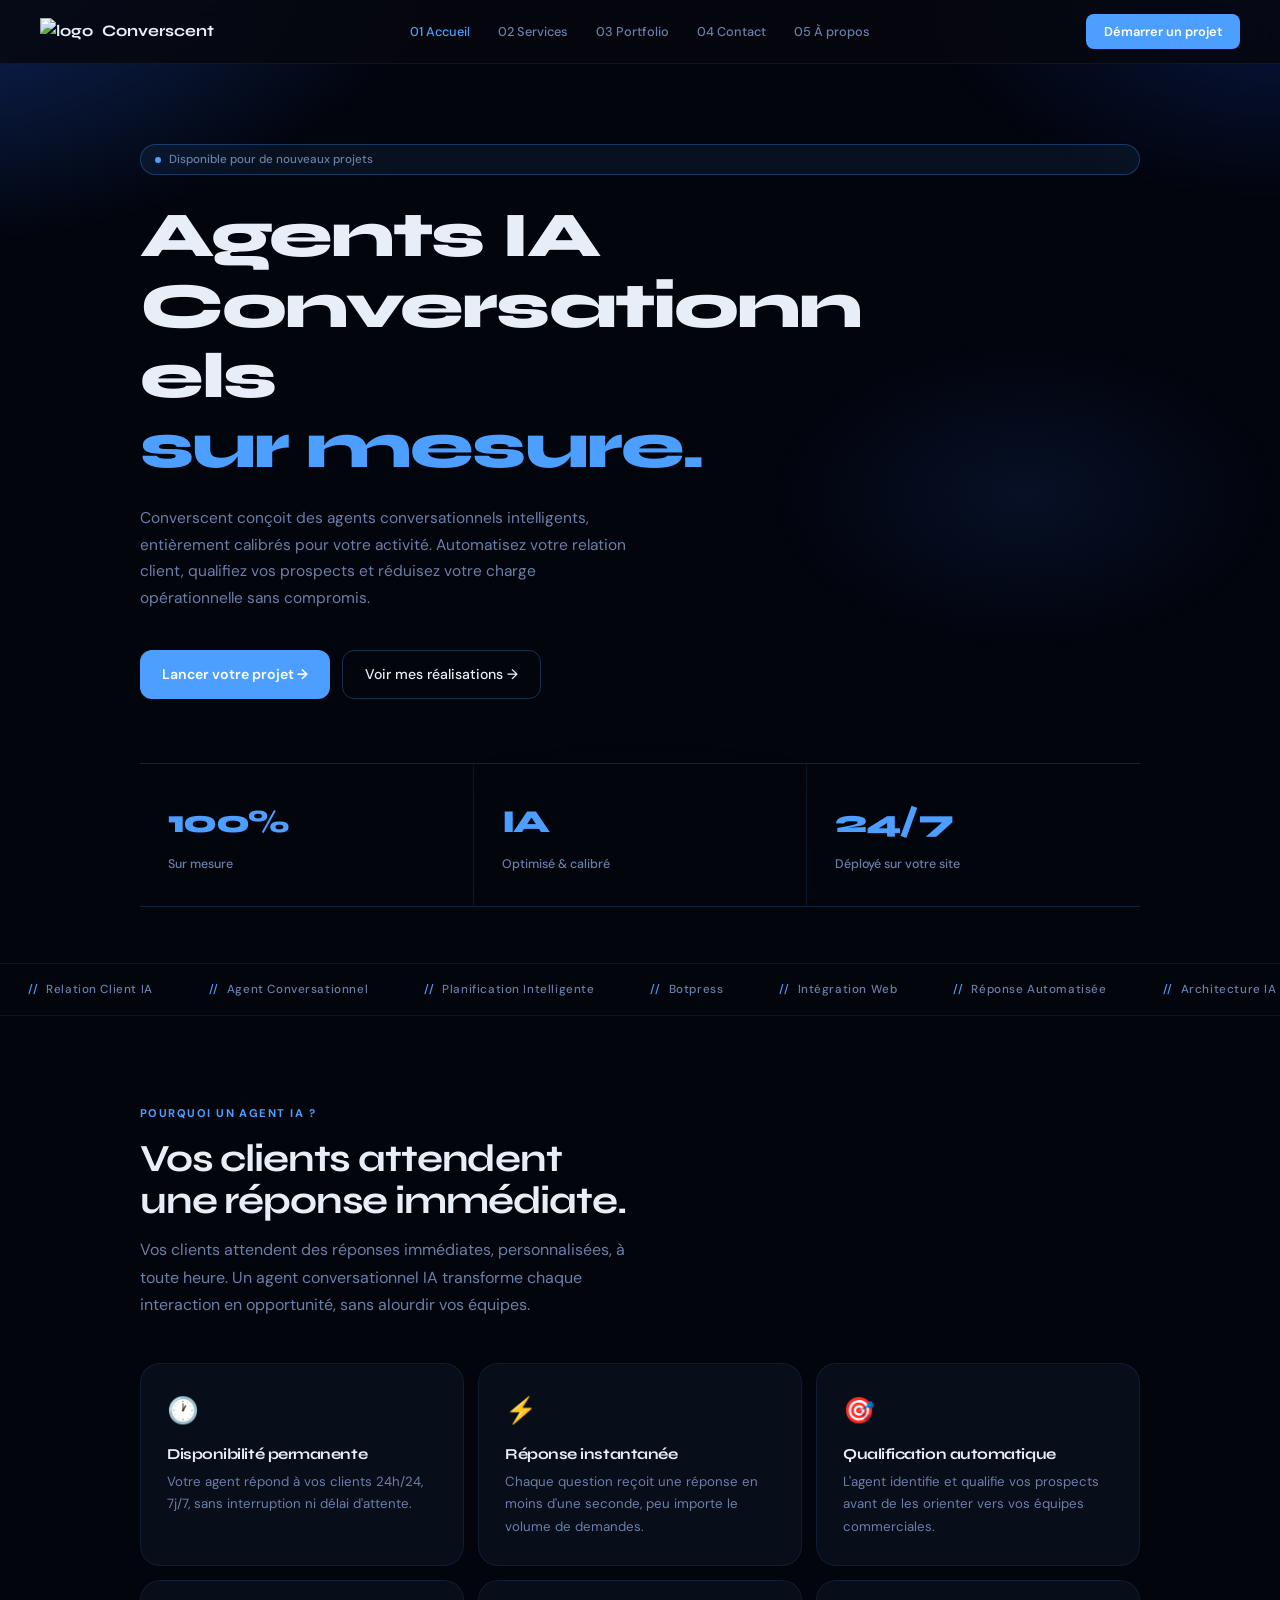
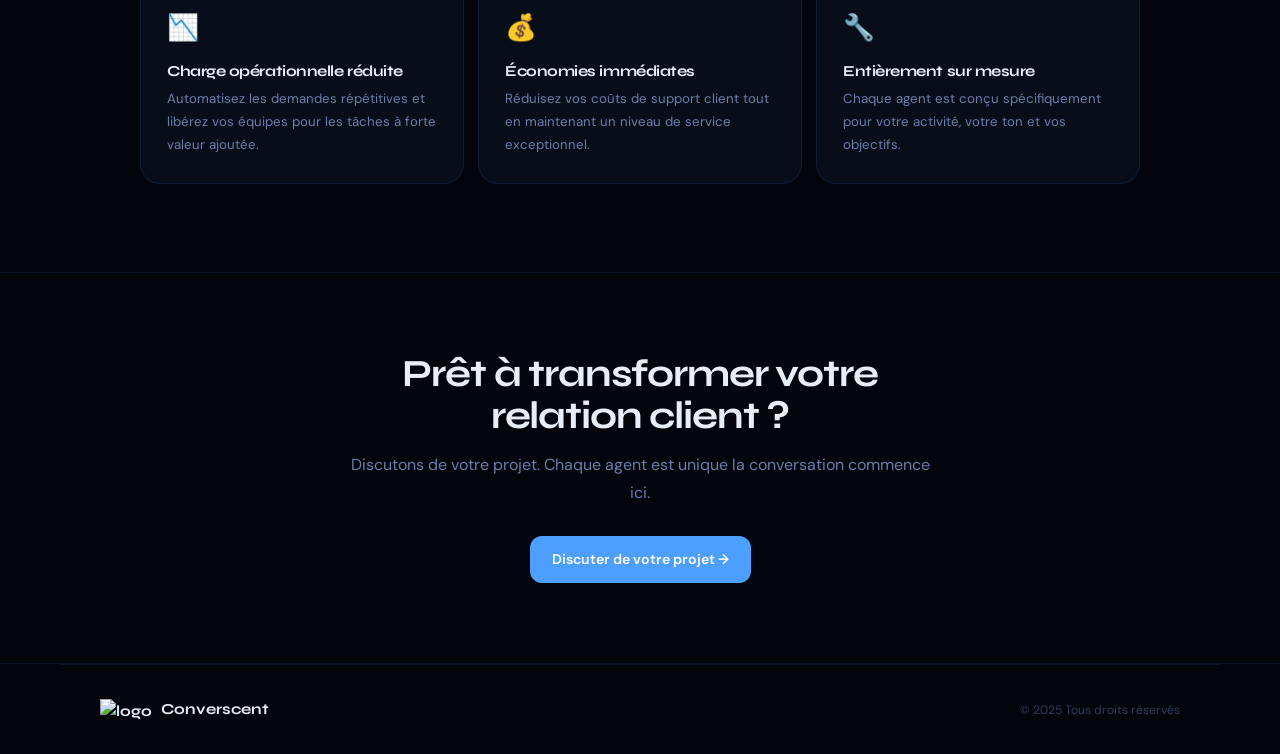
==== index.html @ 5d740906 "Add files via upload" ====
<!DOCTYPE html>
<html lang="fr">
<head>
<meta charset="UTF-8"/>
<meta name="viewport" content="width=device-width,initial-scale=1"/>
<title>Converscent Agents Conversationnels IA sur mesure</title>
<meta name="description" content="Converscent conçoit des agents conversationnels intelligents, entièrement calibrés pour votre activité."/>
<link rel="stylesheet" href="style.css"/>
<style>
/* Hero */
.hero { min-height: calc(100vh - 64px); display: flex; flex-direction: column; justify-content: center; padding: 80px 40px 56px; max-width: 1080px; margin: 0 auto; }
.hero h1 { max-width: 760px; margin-bottom: 22px; }
.hero h1 em { font-style: normal; color: var(--accent); }
.hero-desc { max-width: 500px; font-size: 0.97rem; margin-bottom: 38px; }
.hero-btns { display: flex; gap: 12px; flex-wrap: wrap; }

/* Stats bar */
.stats { display: grid; grid-template-columns: repeat(3,1fr); gap: 1px; background: var(--border); border-top: 1px solid var(--border); border-bottom: 1px solid var(--border); margin-top: 64px; }
.stat { background: var(--bg); padding: 32px 28px; }
.stat-val { font-family: 'Syne', sans-serif; font-size: 2rem; font-weight: 800; color: var(--accent); letter-spacing: -0.05em; margin-bottom: 5px; }
.stat-label { font-size: 0.78rem; color: var(--muted); font-weight: 500; }

/* Why grid */
.why-grid { display: grid; grid-template-columns: repeat(3,1fr); gap: 14px; margin-top: 44px; }
.why-card { background: var(--bg2); border: 1px solid var(--border); border-radius: var(--r-lg); padding: 26px; transition: border-color var(--ease), transform var(--ease); }
.why-card:hover { border-color: var(--border-h); transform: translateY(-3px); }
.why-icon { font-size: 1.6rem; margin-bottom: 14px; display: block; }
.why-card h3 { font-size: 0.95rem; margin-bottom: 8px; }
.why-card p { font-size: 0.83rem; }

/* CTA band */
.cta-band { text-align: center; padding: 80px 20px; max-width: 640px; margin: 0 auto; }
.cta-band h2 { margin-bottom: 14px; }
.cta-band p { margin-bottom: 30px; }

@media(max-width:768px){
  .hero{padding:60px 20px 40px;}
  .hero h1 { font-size: clamp(1.7rem, 8.5vw, 3rem); }
  .stats{grid-template-columns:1fr;}
  .why-grid{grid-template-columns:1fr;}
}
</style>
</head>
<body>

<!-- NAV -->
<nav>
  <a class="nav-logo" href="index.html">
    <img src="https://raw.githubusercontent.com/Converscent/Web-Converscent/b6fc28cf5197c8061b6f993aaf96fda9af512398/Logo_Converscent.png" alt="logo"/>
    Converscent
  </a>
  <ul class="nav-links">
    <li><a href="index.html"    data-p="index.html">01 Accueil</a></li>
    <li><a href="services.html" data-p="services.html">02 Services</a></li>
    <li><a href="portfolio.html" data-p="portfolio.html">03 Portfolio</a></li>
    <li><a href="contact.html"  data-p="contact.html">04 Contact</a></li>
    <li><a href="a-propos.html" data-p="a-propos.html">05 À propos</a></li>
  </ul>
  <div class="nav-cta-wrap"><a href="contact.html" class="btn-nav">Démarrer un projet</a></div>
  <button class="hamburger" aria-label="Menu"><span></span><span></span><span></span></button>
</nav>

<main>

<!-- HERO -->
<div class="hero">
  <div class="badge"><span class="dot"></span>Disponible pour de nouveaux projets</div>
  <h1>Agents IA Conversationnels<br><em>sur mesure.</em></h1>
  <p class="hero-desc">Converscent conçoit des agents conversationnels intelligents, entièrement calibrés pour votre activité. Automatisez votre relation client, qualifiez vos prospects et réduisez votre charge opérationnelle sans compromis.</p>
  <div class="hero-btns">
    <a href="contact.html"   class="btn btn-primary">Lancer votre projet →</a>
    <a href="portfolio.html" class="btn btn-ghost">Voir mes réalisations →</a>
  </div>
  <div class="stats">
    <div class="stat"><div class="stat-val">100%</div><div class="stat-label">Sur mesure</div></div>
    <div class="stat"><div class="stat-val">IA</div><div class="stat-label">Optimisé &amp; calibré</div></div>
    <div class="stat"><div class="stat-val">24/7</div><div class="stat-label">Déployé sur votre site</div></div>
  </div>
</div>

<!-- TICKER -->
<div class="ticker-wrap">
  <div class="ticker-track">
    <span class="ticker-item">Relation Client IA</span><span class="ticker-item">Agent Conversationnel</span><span class="ticker-item">Planification Intelligente</span><span class="ticker-item">Botpress</span><span class="ticker-item">Intégration Web</span><span class="ticker-item">Réponse Automatisée</span><span class="ticker-item">Architecture IA</span><span class="ticker-item">Expérience Client</span>
    <span class="ticker-item">Relation Client IA</span><span class="ticker-item">Agent Conversationnel</span><span class="ticker-item">Planification Intelligente</span><span class="ticker-item">Botpress</span><span class="ticker-item">Intégration Web</span><span class="ticker-item">Réponse Automatisée</span><span class="ticker-item">Architecture IA</span><span class="ticker-item">Expérience Client</span>
  </div>
</div>

<!-- WHY -->
<section class="section">
  <p class="label">Pourquoi un agent IA ?</p>
  <h2>Vos clients attendent<br>une réponse immédiate.</h2>
  <p style="max-width:500px;margin-top:14px;">Vos clients attendent des réponses immédiates, personnalisées, à toute heure. Un agent conversationnel IA transforme chaque interaction en opportunité, sans alourdir vos équipes.</p>
  <div class="why-grid">
    <div class="why-card"><span class="why-icon">🕐</span><h3>Disponibilité permanente</h3><p>Votre agent répond à vos clients 24h/24, 7j/7, sans interruption ni délai d'attente.</p></div>
    <div class="why-card"><span class="why-icon">⚡</span><h3>Réponse instantanée</h3><p>Chaque question reçoit une réponse en moins d'une seconde, peu importe le volume de demandes.</p></div>
    <div class="why-card"><span class="why-icon">🎯</span><h3>Qualification automatique</h3><p>L'agent identifie et qualifie vos prospects avant de les orienter vers vos équipes commerciales.</p></div>
    <div class="why-card"><span class="why-icon">📉</span><h3>Charge opérationnelle réduite</h3><p>Automatisez les demandes répétitives et libérez vos équipes pour les tâches à forte valeur ajoutée.</p></div>
    <div class="why-card"><span class="why-icon">💰</span><h3>Économies immédiates</h3><p>Réduisez vos coûts de support client tout en maintenant un niveau de service exceptionnel.</p></div>
    <div class="why-card"><span class="why-icon">🔧</span><h3>Entièrement sur mesure</h3><p>Chaque agent est conçu spécifiquement pour votre activité, votre ton et vos objectifs.</p></div>
  </div>
</section>

<hr/>

<!-- CTA -->
<div class="cta-band">
  <h2>Prêt à transformer votre relation client ?</h2>
  <p>Discutons de votre projet. Chaque agent est unique la conversation commence ici.</p>
  <a href="contact.html" class="btn btn-primary">Discuter de votre projet →</a>
</div>

</main>

<hr/>
<footer class="footer">
  <a class="footer-logo" href="index.html">
    <img src="https://raw.githubusercontent.com/Converscent/Web-Converscent/b6fc28cf5197c8061b6f993aaf96fda9af512398/Logo_Converscent.png" alt="logo"/>
    Converscent
  </a>
  <span class="footer-copy">© 2025 Tous droits réservés</span>
</footer>

<script src="nav.js"></script>
</body>
</html>
---- style.css ----
/* ============================================================
   CONVERSCENT — GLOBAL STYLES
   ============================================================ */

@import url('https://fonts.googleapis.com/css2?family=Syne:wght@400;500;600;700;800&family=DM+Sans:ital,opsz,wght@0,9..40,300;0,9..40,400;0,9..40,500;1,9..40,300&display=swap');

/* ---- Variables ---- */
:root {
  --bg:          #03050d;
  --bg2:         #080d1a;
  --bg3:         #0d1425;
  --border:      rgba(77,159,255,0.1);
  --border-h:    rgba(77,159,255,0.28);
  --text:        #e8eef8;
  --muted:       #6a7fa8;
  --dim:         #2e3d55;
  --accent:      #4d9fff;
  --accent-bg:   rgba(77,159,255,0.08);
  --accent-br:   rgba(77,159,255,0.25);
  --r:           12px;
  --r-lg:        20px;
  --ease:        0.22s cubic-bezier(.4,0,.2,1);
}

*, *::before, *::after { box-sizing: border-box; margin: 0; padding: 0; }
html { scroll-behavior: smooth; overflow-x: hidden; }

body {
  font-family: 'DM Sans', sans-serif;
  background: var(--bg);
  color: var(--text);
  line-height: 1.65;
  min-height: 100vh;
  overflow-x: hidden;
  -webkit-font-smoothing: antialiased;
}

/* Dégradé bleu profond — lumières ambiantes fixes */
body::before {
  content: '';
  position: fixed;
  inset: 0;
  z-index: 0;
  pointer-events: none;
  background:
    radial-gradient(ellipse 80% 60% at -10% -5%,  rgba(30, 90, 220, 0.45) 0%, transparent 55%),
    radial-gradient(ellipse 55% 45% at 100% 0%,   rgba(20, 60, 180, 0.30) 0%, transparent 50%),
    radial-gradient(ellipse 70% 50% at 50%  110%,  rgba(10, 40, 160, 0.25) 0%, transparent 55%),
    radial-gradient(ellipse 40% 35% at 80%  55%,   rgba(40, 100, 230, 0.12) 0%, transparent 50%);
}

/* Tout le contenu au-dessus du dégradé */
nav, main, .footer, footer { position: relative; z-index: 1; }

/* ---- Typography ---- */
h1, h2, h3, h4 {
  font-family: 'Syne', sans-serif;
  letter-spacing: -0.03em;
  line-height: 1.1;
}
h1 { font-size: clamp(2.2rem, 5vw, 4rem); font-weight: 800; overflow-wrap: break-word; }
h2 { font-size: clamp(1.7rem, 3vw, 2.5rem); font-weight: 700; }
h3 { font-size: 1.05rem; font-weight: 700; }
h4 { font-size: 0.82rem; font-weight: 700; letter-spacing: 0.04em; text-transform: uppercase; }
p  { color: var(--muted); line-height: 1.72; }
a  { color: inherit; }

/* ---- Navbar ---- */
nav {
  position: fixed;
  inset: 0 0 auto 0;
  z-index: 200;
  height: 64px;
  display: grid;
  grid-template-columns: 1fr auto 1fr;
  align-items: center;
  padding: 0 40px;
  background: rgba(6,8,15,0.85);
  backdrop-filter: blur(20px);
  border-bottom: 1px solid var(--border);
}

.nav-logo {
  display: flex;
  align-items: center;
  gap: 9px;
  text-decoration: none;
  color: var(--text);
  font-family: 'Syne', sans-serif;
  font-weight: 700;
  font-size: 1rem;
  justify-self: start;
}
.nav-logo img { height: 26px; }

/* Liens centrés dans la colonne du milieu */
.nav-links {
  display: flex;
  align-items: center;
  justify-content: center;
  gap: 2px;
  list-style: none;
}

.nav-links a {
  text-decoration: none;
  color: var(--muted);
  font-size: 0.8rem;
  font-weight: 500;
  padding: 6px 13px;
  border-radius: 8px;
  transition: color var(--ease), background var(--ease);
}
.nav-links a:hover  { color: var(--text); background: rgba(77,159,255,0.08); }
.nav-links a.active { color: var(--accent); }

/* Bouton CTA collé à droite */
.nav-cta-wrap {
  display: flex;
  justify-content: flex-end;
  justify-self: end;
}

.btn-nav {
  background: var(--accent) !important;
  color: #ffffff !important;
  font-weight: 600 !important;
  padding: 7px 18px !important;
  border-radius: 8px !important;
  text-decoration: none !important;
  font-size: 0.8rem !important;
  white-space: nowrap;
  transition: background var(--ease) !important;
}
.btn-nav:hover { background: #2e87f0 !important; }

.hamburger {
  display: none;
  flex-direction: column;
  gap: 5px;
  background: none;
  border: none;
  cursor: pointer;
  padding: 4px;
}
.hamburger span { display: block; width: 21px; height: 2px; background: var(--text); border-radius: 2px; transition: var(--ease); }

/* ---- Layout ---- */
main { padding-top: 64px; }
.wrap { max-width: 1080px; margin: 0 auto; padding: 0 40px; }
.section { padding: 88px 40px; max-width: 1080px; margin: 0 auto; }

/* ---- Divider ---- */
hr { border: none; border-top: 1px solid var(--border); }

/* ---- Badge ---- */
.badge {
  display: inline-flex;
  align-items: center;
  gap: 8px;
  padding: 5px 14px;
  border: 1px solid var(--border-h);
  border-radius: 100px;
  font-size: 0.73rem;
  color: var(--muted);
  font-weight: 500;
  margin-bottom: 26px;
  background: var(--accent-bg);
}
.dot {
  width: 6px; height: 6px;
  border-radius: 50%;
  background: var(--accent);
  animation: blink 2s infinite;
}
@keyframes blink { 0%,100%{opacity:1} 50%{opacity:.3} }

/* ---- Section label ---- */
.label {
  font-size: 0.7rem;
  font-weight: 700;
  letter-spacing: 0.13em;
  text-transform: uppercase;
  color: var(--accent);
  margin-bottom: 14px;
}

/* ---- Buttons ---- */
.btn {
  display: inline-flex;
  align-items: center;
  gap: 7px;
  padding: 12px 22px;
  border-radius: var(--r);
  font-family: 'DM Sans', sans-serif;
  font-size: 0.88rem;
  font-weight: 500;
  text-decoration: none;
  border: none;
  cursor: pointer;
  transition: all var(--ease);
}
.btn-primary { background: var(--accent); color: #ffffff; font-weight: 600; }
.btn-primary:hover { background: #2e87f0; transform: translateY(-1px); }
.btn-ghost  { background: transparent; color: var(--text); border: 1px solid var(--border-h); }
.btn-ghost:hover  { background: var(--accent-bg); border-color: rgba(77,159,255,.35); }

/* ---- Cards ---- */
.card {
  background: var(--bg2);
  border: 1px solid var(--border);
  border-radius: var(--r-lg);
  padding: 28px;
  transition: border-color var(--ease), transform var(--ease);
}
.card:hover { border-color: var(--border-h); transform: translateY(-2px); }

/* ---- Ticker ---- */
.ticker-wrap { overflow: hidden; border-top: 1px solid var(--border); border-bottom: 1px solid var(--border); padding: 16px 0; }
.ticker-track { display: flex; width: max-content; animation: tick 32s linear infinite; }
.ticker-track:hover { animation-play-state: paused; }
.ticker-item { white-space: nowrap; padding: 0 28px; font-size: 0.73rem; font-weight: 500; letter-spacing: 0.05em; color: var(--muted); }
.ticker-item::before { content: '//'; color: var(--accent); margin-right: 8px; }
@keyframes tick { from{transform:translateX(0)} to{transform:translateX(-50%)} }

/* ---- Pricing ---- */
.pricing-grid { display: grid; grid-template-columns: 1fr 1fr; gap: 20px; margin-top: 40px; }

.pricing-card {
  background: var(--bg2);
  border: 1px solid var(--border);
  border-radius: var(--r-lg);
  padding: 36px;
  position: relative;
}
.pricing-card.hot { border-color: var(--accent); }

.hot-badge {
  position: absolute;
  top: -12px; left: 50%;
  transform: translateX(-50%);
  background: var(--accent);
  color: #ffffff;
  font-size: 0.68rem;
  font-weight: 700;
  letter-spacing: 0.08em;
  text-transform: uppercase;
  padding: 4px 16px;
  border-radius: 100px;
  white-space: nowrap;
}

.p-icon { font-size: 1.8rem; margin-bottom: 14px; display: block; }
.p-name { font-family: 'Syne', sans-serif; font-size: 1.05rem; font-weight: 700; margin-bottom: 3px; }
.p-sub  { font-size: 0.76rem; color: var(--muted); margin-bottom: 18px; }
.p-price { font-family: 'Syne', sans-serif; font-size: 2.3rem; font-weight: 800; letter-spacing: -0.04em; margin-bottom: 4px; }
.p-price small { font-size: 1rem; color: var(--muted); font-weight: 400; }
.p-freq { font-size: 0.76rem; color: var(--muted); margin-bottom: 26px; }
.p-note { font-size: 0.71rem; color: var(--dim); margin: -12px 0 18px; }

.p-list { list-style: none; display: flex; flex-direction: column; gap: 9px; margin-bottom: 26px; }
.p-list li { font-size: 0.83rem; display: flex; align-items: center; gap: 8px; color: var(--text); }
.p-list li::before { content: '✓'; color: var(--accent); font-weight: 700; flex-shrink: 0; }
.p-list li.no { color: var(--dim); }
.p-list li.no::before { content: '✗'; color: var(--dim); }

/* ---- Method steps ---- */
.steps { border: 1px solid var(--border); border-radius: var(--r-lg); overflow: hidden; margin-top: 40px; }
.step { display: grid; grid-template-columns: 72px 1fr; border-bottom: 1px solid var(--border); }
.step:last-child { border-bottom: none; }
.step-n { background: var(--bg3); border-right: 1px solid var(--border); display: flex; align-items: center; justify-content: center; font-family: 'Syne', sans-serif; font-size: 0.7rem; font-weight: 700; color: var(--dim); letter-spacing: .04em; }
.step-body { padding: 26px 30px; }
.step-body h3 { margin-bottom: 7px; font-size: 0.95rem; }
.step-body p { font-size: 0.83rem; }

/* ---- Form ---- */
.form-wrap { background: var(--bg2); border: 1px solid var(--border); border-radius: var(--r-lg); padding: 40px; margin-top: 36px; }
.form-group { display: flex; flex-direction: column; gap: 6px; margin-bottom: 16px; }
label { font-size: 0.78rem; font-weight: 500; color: var(--muted); }
input, select, textarea {
  background: var(--bg3);
  border: 1px solid var(--border);
  border-radius: var(--r);
  color: var(--text);
  font-family: 'DM Sans', sans-serif;
  font-size: 0.88rem;
  padding: 11px 15px;
  outline: none;
  width: 100%;
  transition: border-color var(--ease);
}
input:focus, select:focus, textarea:focus { border-color: var(--accent); }
select option { background: var(--bg3); }
textarea { resize: vertical; min-height: 120px; }
.form-note { font-size: 0.75rem; color: var(--dim); margin-top: 10px; }

/* ---- Footer ---- */
.footer {
  border-top: 1px solid var(--border);
  display: flex;
  align-items: center;
  justify-content: space-between;
  flex-wrap: wrap;
  gap: 14px;
  padding: 32px 40px;
  max-width: 1160px;
  margin: 0 auto;
}
.footer-logo { display: flex; align-items: center; gap: 9px; text-decoration: none; color: var(--text); font-family: 'Syne', sans-serif; font-weight: 700; font-size: 0.95rem; }
.footer-logo img { height: 22px; }
.footer-copy { font-size: 0.76rem; color: var(--dim); }

/* ---- Responsive ---- */
@media (max-width: 768px) {
  nav {
    grid-template-columns: 1fr auto;
    padding: 0 20px;
  }
  .nav-links {
    display: none;
    flex-direction: column;
    position: absolute;
    top: 64px; left: 0; right: 0;
    background: rgba(6,8,15,0.97);
    border-bottom: 1px solid var(--border);
    padding: 14px 20px;
    gap: 2px;
  }
  .nav-links.open { display: flex; }
  .nav-cta-wrap { display: none; }
  .hamburger { display: flex; }
  .section { padding: 64px 20px; }
  .wrap { padding: 0 20px; }
  .pricing-grid { grid-template-columns: 1fr; }
  .footer { padding: 28px 20px; flex-direction: column; align-items: flex-start; }
}
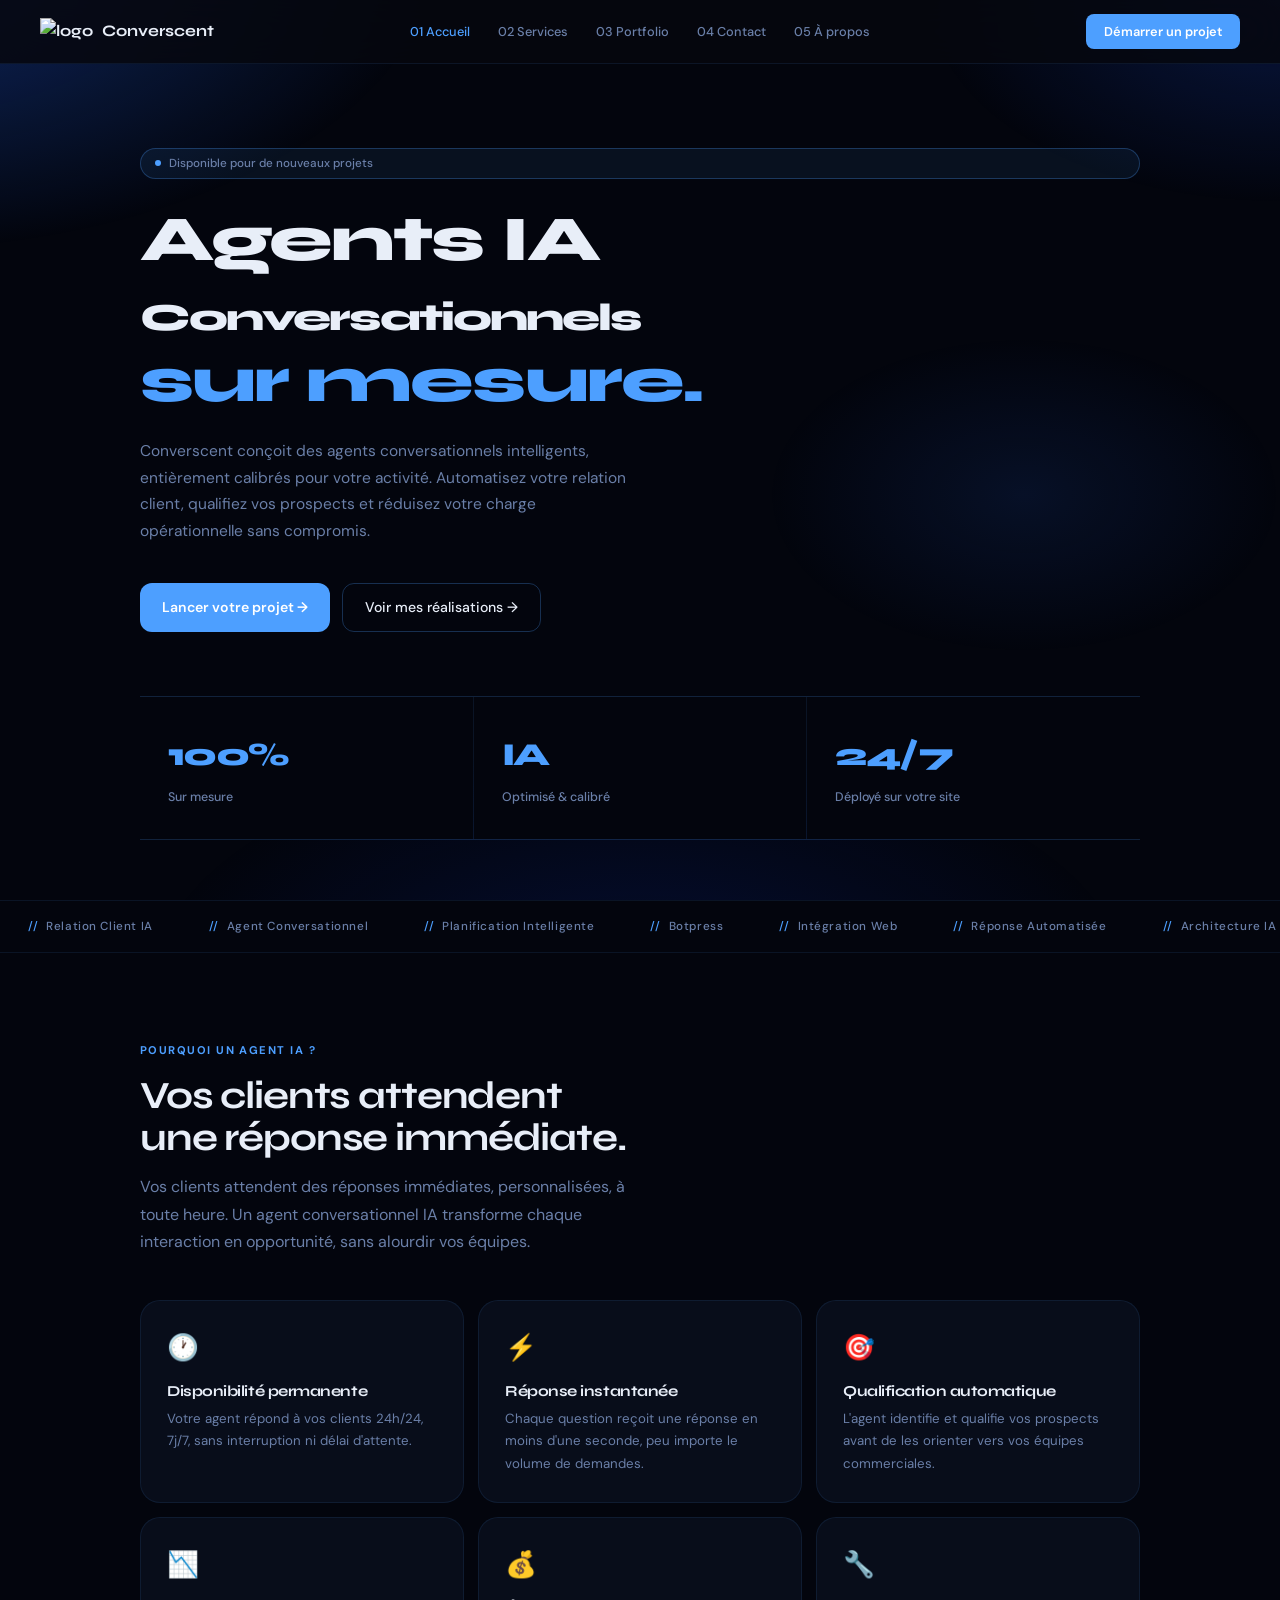
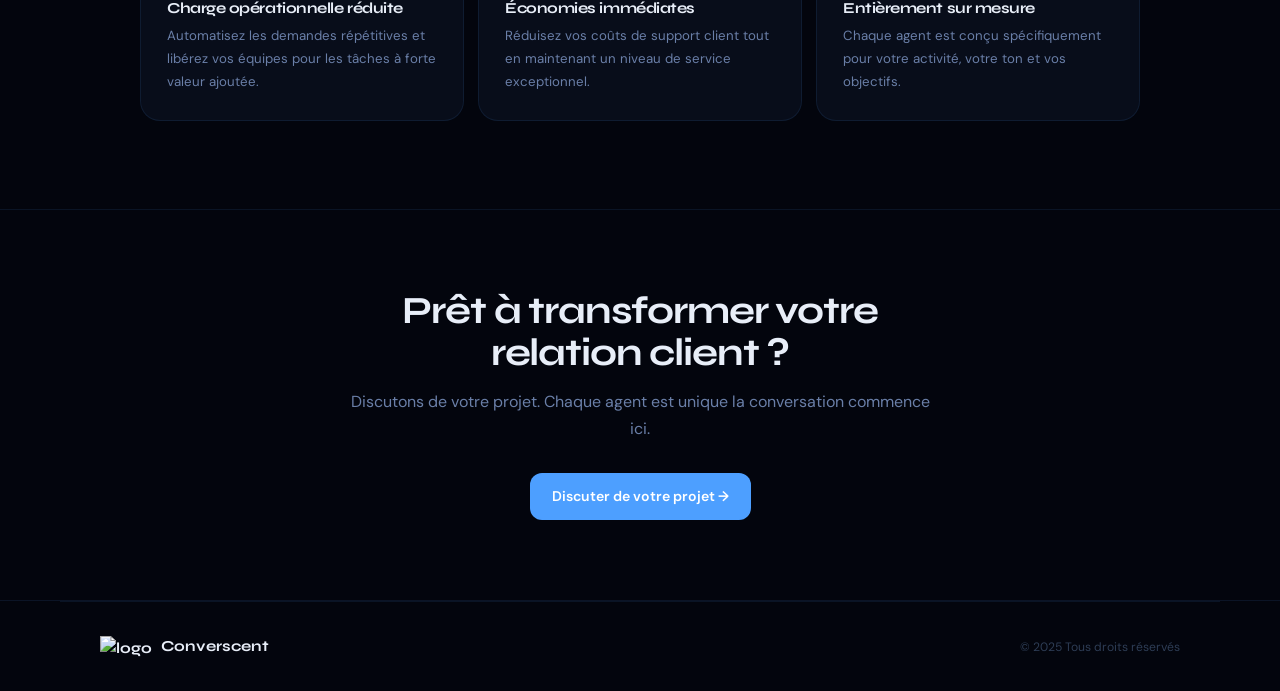
==== commit 60da9561: "Add files via upload" ====
--- a/index.html
+++ b/index.html
@@ -11,6 +11,7 @@
 .hero { min-height: calc(100vh - 64px); display: flex; flex-direction: column; justify-content: center; padding: 80px 40px 56px; max-width: 1080px; margin: 0 auto; }
 .hero h1 { max-width: 760px; margin-bottom: 22px; }
 .hero h1 em { font-style: normal; color: var(--accent); }
+.hero h1 .word-fit { font-size: 0.6em; }
 .hero-desc { max-width: 500px; font-size: 0.97rem; margin-bottom: 38px; }
 .hero-btns { display: flex; gap: 12px; flex-wrap: wrap; }
 
@@ -35,7 +36,6 @@
 
 @media(max-width:768px){
   .hero{padding:60px 20px 40px;}
-  .hero h1 { font-size: clamp(1.7rem, 8.5vw, 3rem); }
   .stats{grid-template-columns:1fr;}
   .why-grid{grid-template-columns:1fr;}
 }
@@ -65,7 +65,7 @@
 <!-- HERO -->
 <div class="hero">
   <div class="badge"><span class="dot"></span>Disponible pour de nouveaux projets</div>
-  <h1>Agents IA Conversationnels<br><em>sur mesure.</em></h1>
+  <h1>Agents IA <span class="word-fit">Conversationnels</span><br><em>sur mesure.</em></h1>
   <p class="hero-desc">Converscent conçoit des agents conversationnels intelligents, entièrement calibrés pour votre activité. Automatisez votre relation client, qualifiez vos prospects et réduisez votre charge opérationnelle sans compromis.</p>
   <div class="hero-btns">
     <a href="contact.html"   class="btn btn-primary">Lancer votre projet →</a>
--- a/style.css
+++ b/style.css
@@ -58,7 +58,7 @@
   letter-spacing: -0.03em;
   line-height: 1.1;
 }
-h1 { font-size: clamp(2.2rem, 5vw, 4rem); font-weight: 800; overflow-wrap: break-word; }
+h1 { font-size: clamp(2.2rem, 5vw, 4rem); font-weight: 800; }
 h2 { font-size: clamp(1.7rem, 3vw, 2.5rem); font-weight: 700; }
 h3 { font-size: 1.05rem; font-weight: 700; }
 h4 { font-size: 0.82rem; font-weight: 700; letter-spacing: 0.04em; text-transform: uppercase; }
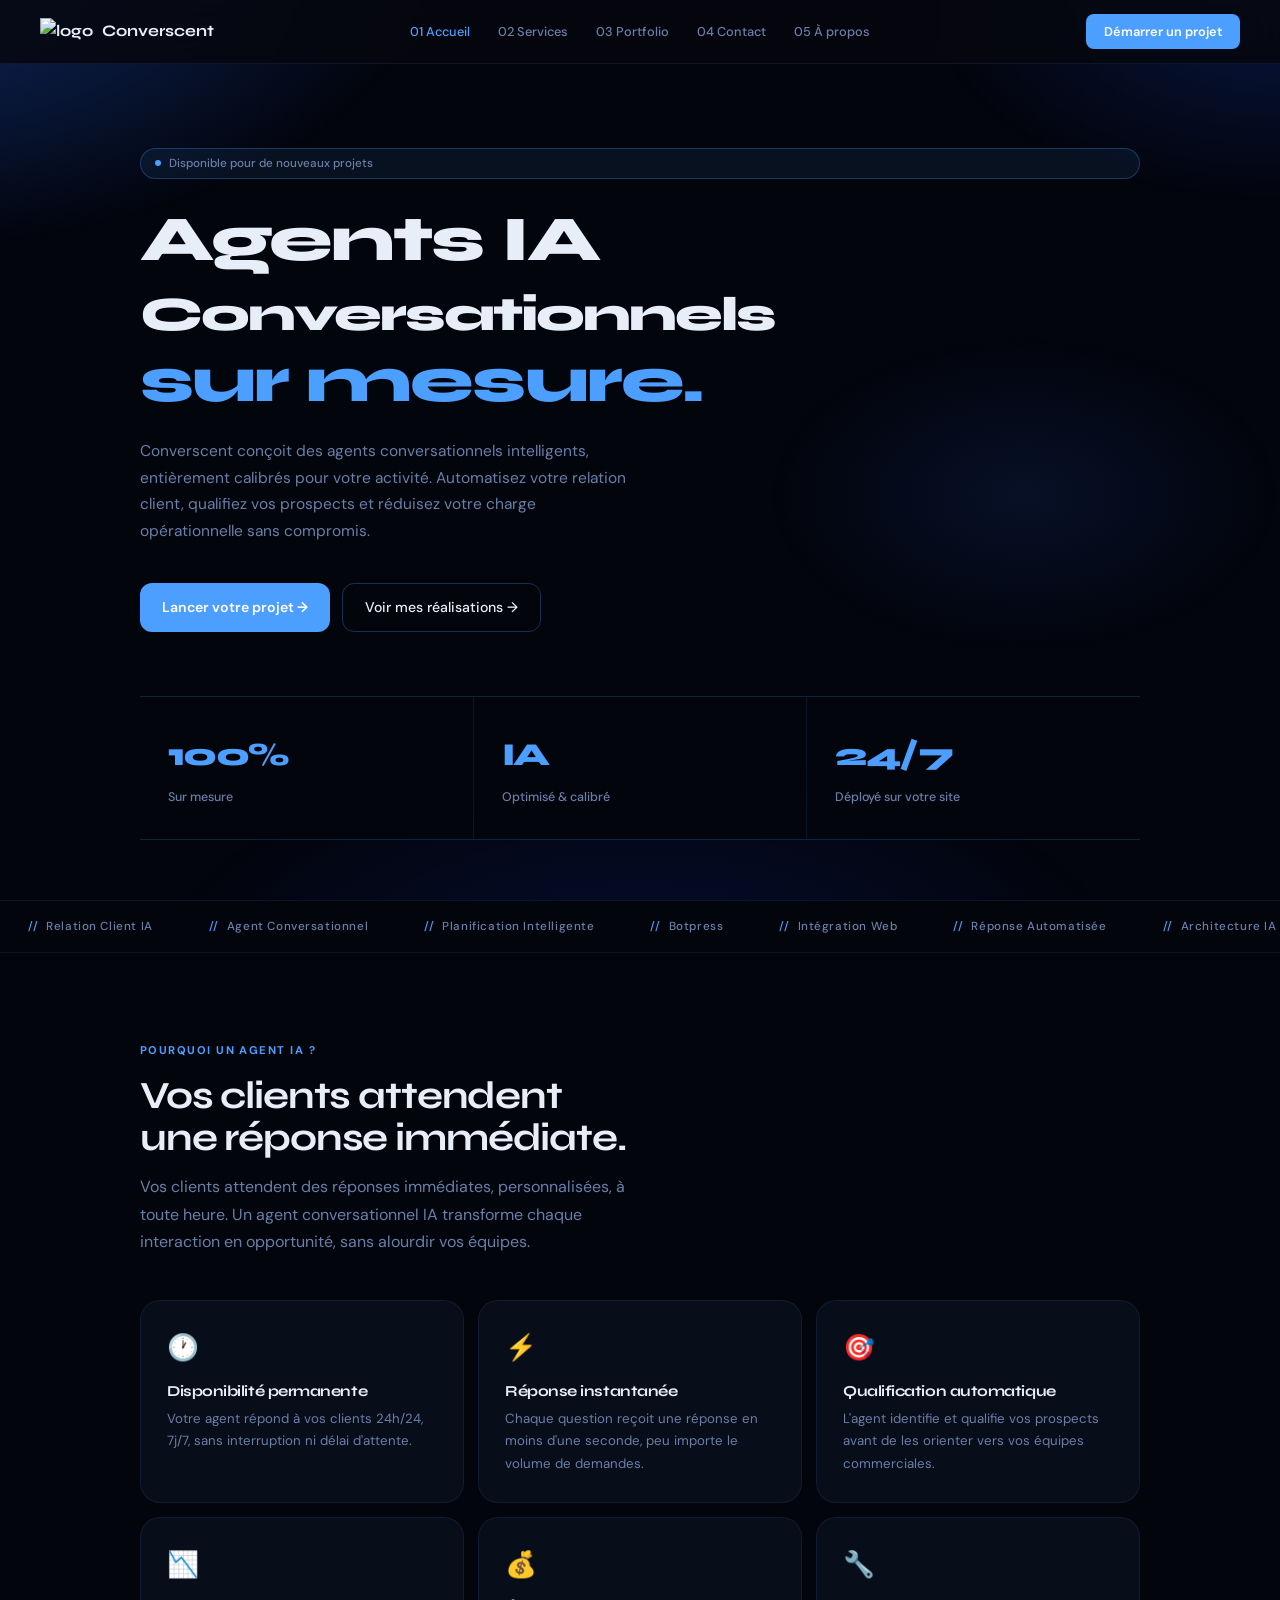
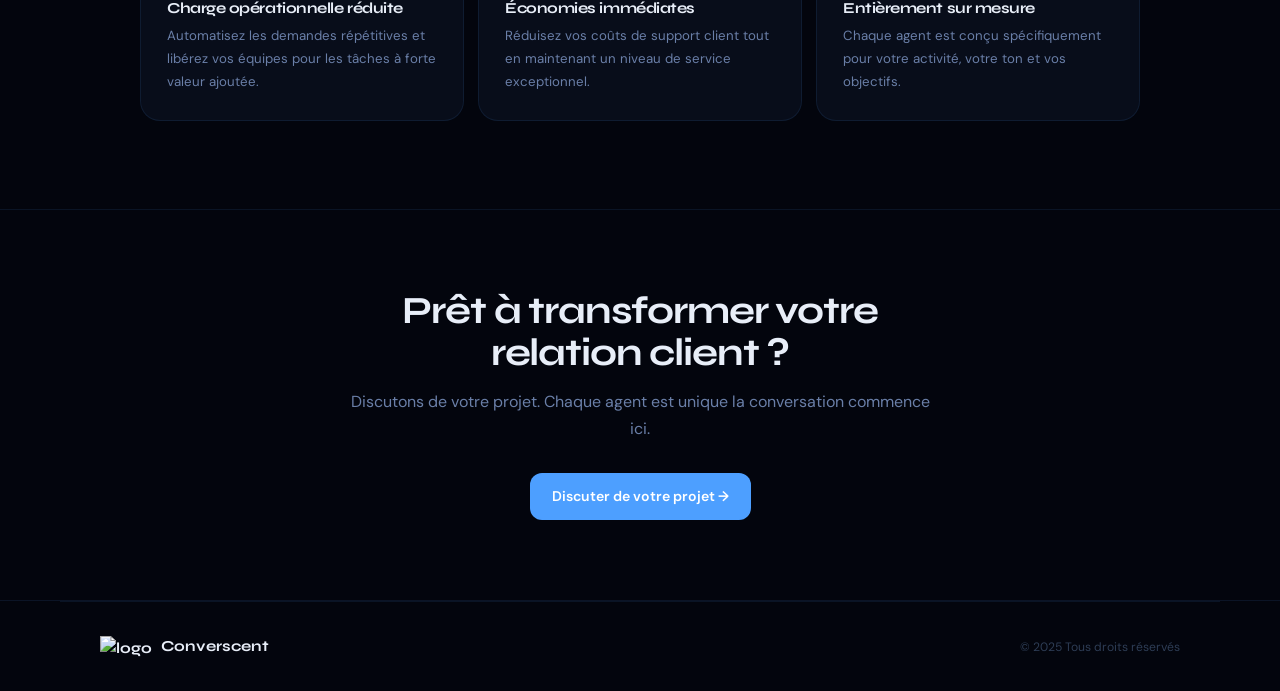
==== commit fcac5ee0: "Add files via upload" ====
--- a/index.html
+++ b/index.html
@@ -11,7 +11,7 @@
 .hero { min-height: calc(100vh - 64px); display: flex; flex-direction: column; justify-content: center; padding: 80px 40px 56px; max-width: 1080px; margin: 0 auto; }
 .hero h1 { max-width: 760px; margin-bottom: 22px; }
 .hero h1 em { font-style: normal; color: var(--accent); }
-.hero h1 .word-fit { font-size: 0.6em; }
+.hero h1 .word-fit { font-size: 0.75em; font-weight: 900; }
 .hero-desc { max-width: 500px; font-size: 0.97rem; margin-bottom: 38px; }
 .hero-btns { display: flex; gap: 12px; flex-wrap: wrap; }
 
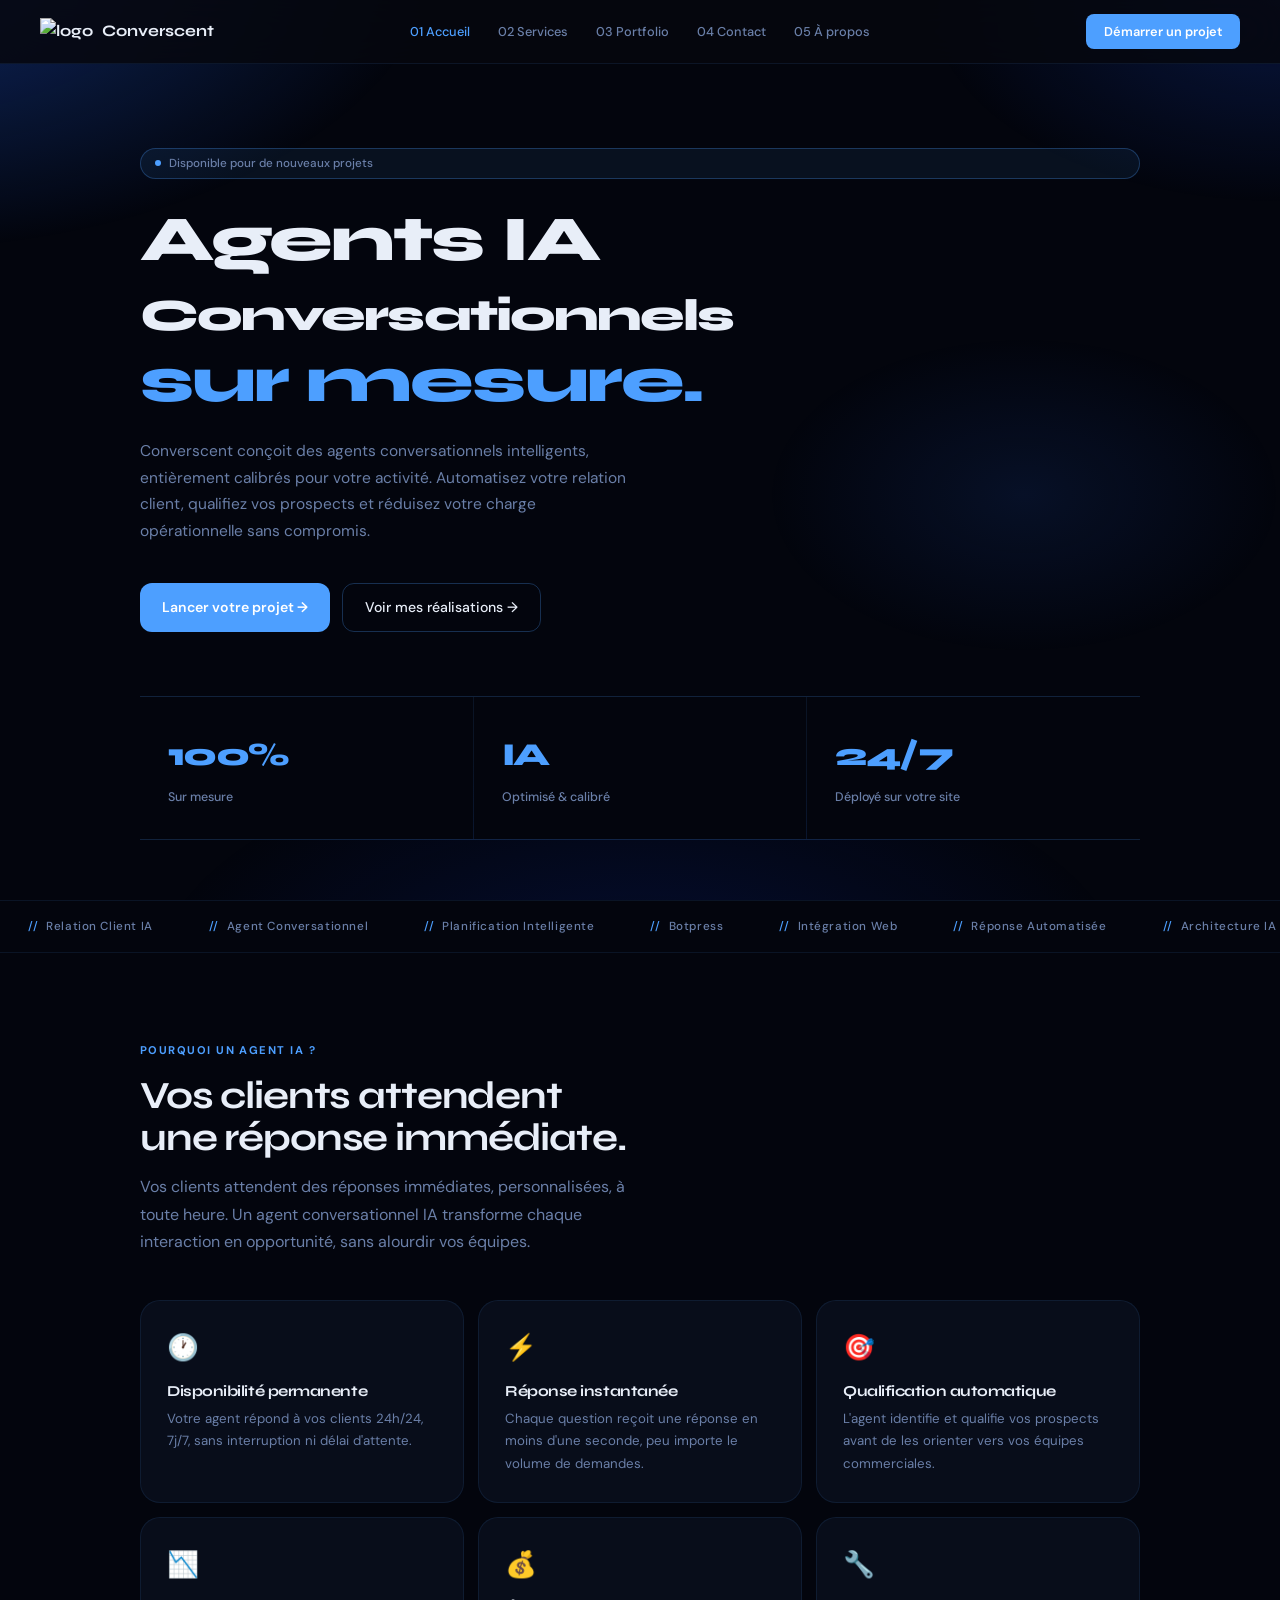
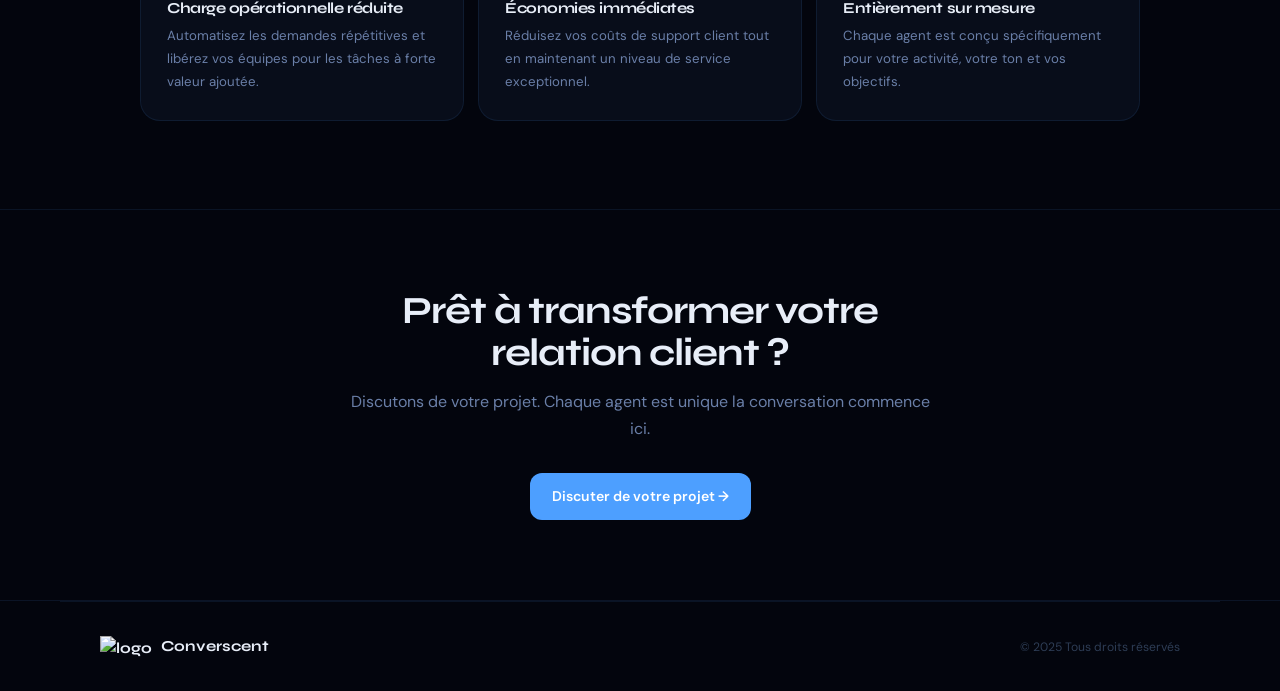
==== commit 03d8b619: "Update index.html" ====
--- a/index.html
+++ b/index.html
@@ -11,7 +11,7 @@
 .hero { min-height: calc(100vh - 64px); display: flex; flex-direction: column; justify-content: center; padding: 80px 40px 56px; max-width: 1080px; margin: 0 auto; }
 .hero h1 { max-width: 760px; margin-bottom: 22px; }
 .hero h1 em { font-style: normal; color: var(--accent); }
-.hero h1 .word-fit { font-size: 0.75em; font-weight: 900; }
+.hero h1 .word-fit { font-size: 0.70em; font-weight: 2500; }
 .hero-desc { max-width: 500px; font-size: 0.97rem; margin-bottom: 38px; }
 .hero-btns { display: flex; gap: 12px; flex-wrap: wrap; }
 
